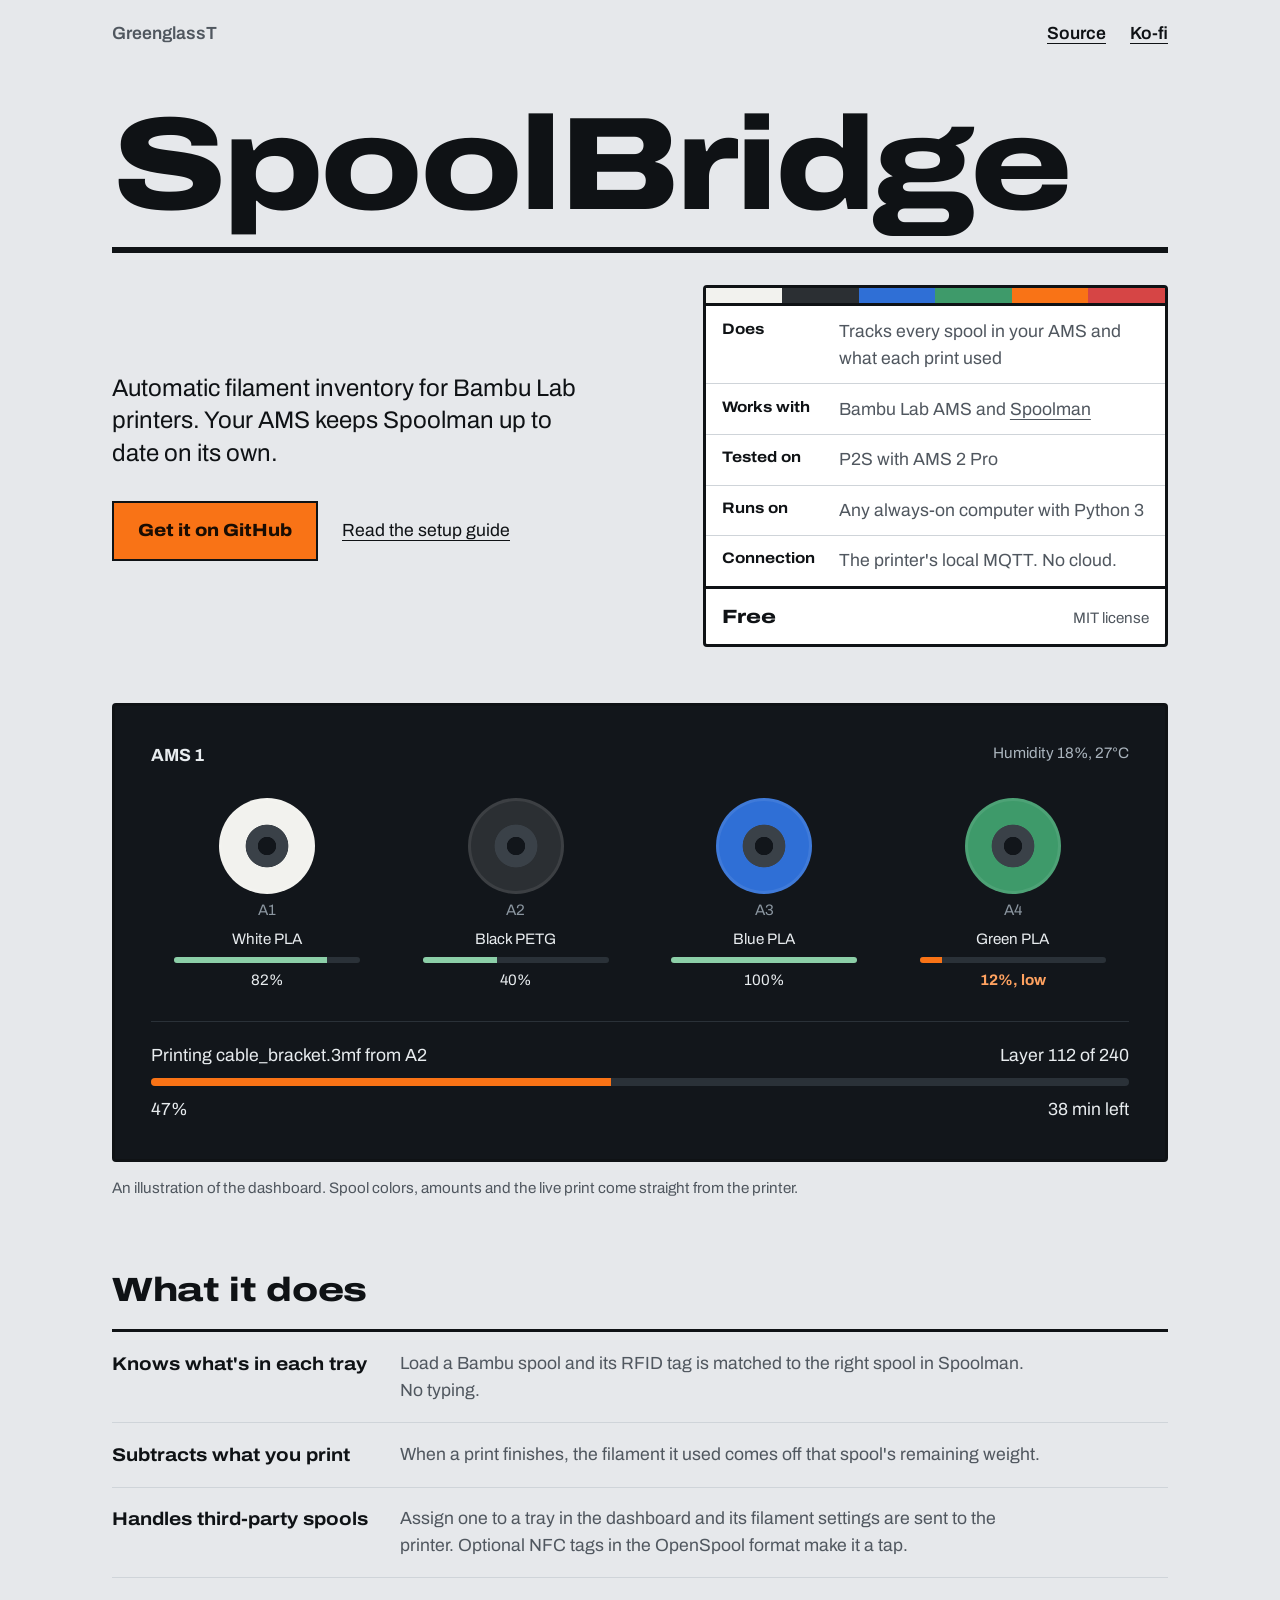
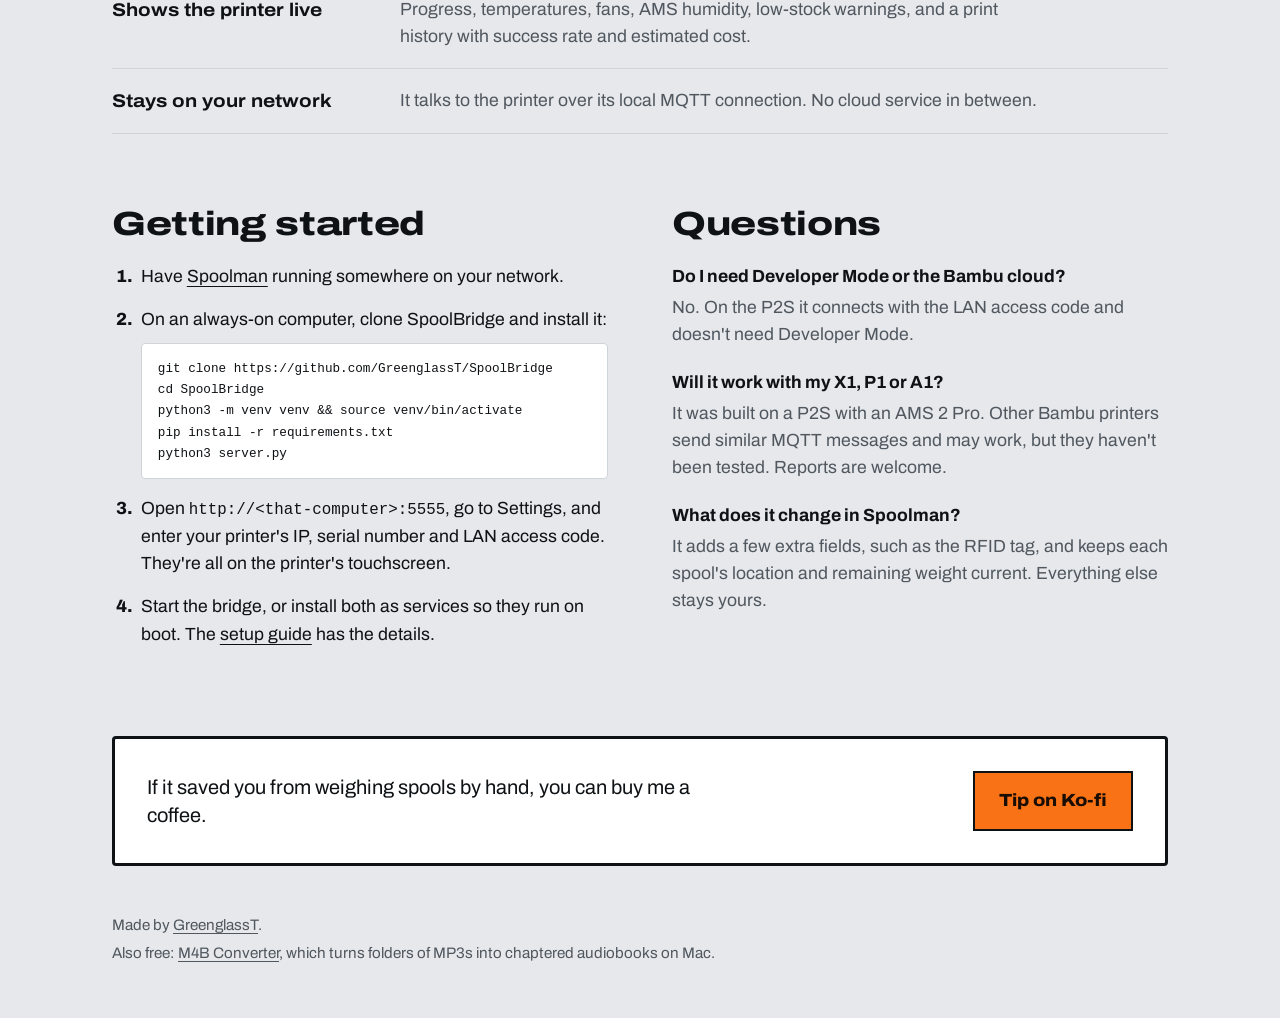
==== index.html @ 9c3e3530 "Website for getspoolbridge.com Co-Authored-By: Claude Opus 5.5 <noreply@anthropic.com> Claude-Sessio" ====
<!doctype html>
<html lang="en">
<head>
  <meta charset="utf-8">
  <meta name="viewport" content="width=device-width, initial-scale=1">
  <title>SpoolBridge: automatic filament inventory for Bambu Lab + Spoolman</title>
  <meta name="description" content="Free, self-hosted bridge between a Bambu Lab printer's AMS and Spoolman. Tracks which spool is in which tray, subtracts filament after every print, and runs entirely on your local network.">
  <meta property="og:title" content="SpoolBridge">
  <meta property="og:description" content="Your AMS keeps Spoolman up to date on its own. Free and self-hosted.">
  <meta property="og:image" content="icon.png">
  <meta property="og:type" content="website">
  <link rel="icon" href="favicon.png">
  <link rel="preconnect" href="https://fonts.googleapis.com">
  <link rel="preconnect" href="https://fonts.gstatic.com" crossorigin>
  <link href="https://fonts.googleapis.com/css2?family=Archivo:wdth,wght@62..125,400..800&display=swap" rel="stylesheet">
  <link rel="stylesheet" href="style.css">
</head>
<body>
  <div class="wrap">
    <header class="bar">
      <a class="by" href="https://github.com/GreenglassT">GreenglassT</a>
      <nav>
        <a href="https://github.com/GreenglassT/SpoolBridge">Source</a>
        <a href="https://ko-fi.com/greenglasst">Ko-fi</a>
      </nav>
    </header>

    <main>
      <h1>SpoolBridge</h1>
      <div class="front">
        <div>
          <p class="lede">Automatic filament inventory for Bambu Lab printers. Your AMS keeps Spoolman up to date on its own.</p>
          <div class="actions">
            <a class="button" href="https://github.com/GreenglassT/SpoolBridge">Get it on GitHub</a>
            <a href="https://github.com/GreenglassT/SpoolBridge#setup">Read the setup guide</a>
          </div>
        </div>

        <div class="label">
          <div class="swatches" aria-hidden="true"><i></i><i></i><i></i><i></i><i></i><i></i></div>
          <dl>
            <dt>Does</dt><dd>Tracks every spool in your AMS and what each print used</dd>
            <dt>Works with</dt><dd>Bambu Lab AMS and <a href="https://github.com/Donkie/Spoolman">Spoolman</a></dd>
            <dt>Tested on</dt><dd>P2S with AMS 2 Pro</dd>
            <dt>Runs on</dt><dd>Any always-on computer with Python 3</dd>
            <dt>Connection</dt><dd>The printer's local MQTT. No cloud.</dd>
          </dl>
          <div class="weight">Free <span>MIT license</span></div>
        </div>
      </div>

      <div class="ams" role="img" aria-label="Illustration of the dashboard: four AMS trays with their spool colors and amount left, one flagged low, and a print at 47 percent.">
        <div class="ams-head">
          <strong>AMS 1</strong>
          <span>Humidity 18%, 27°C</span>
        </div>
        <div class="trays">
          <div class="tray"><div class="spool" style="--c:#f2f2ee"></div><span class="slot">A1</span><span>White PLA</span><span class="left"><i style="--p:82%"></i></span><span class="pct">82%</span></div>
          <div class="tray"><div class="spool" style="--c:#2b2f33"></div><span class="slot">A2</span><span>Black PETG</span><span class="left"><i style="--p:40%"></i></span><span class="pct">40%</span></div>
          <div class="tray"><div class="spool" style="--c:#2f6fd6"></div><span class="slot">A3</span><span>Blue PLA</span><span class="left"><i style="--p:100%"></i></span><span class="pct">100%</span></div>
          <div class="tray low"><div class="spool" style="--c:#3e9a6a"></div><span class="slot">A4</span><span>Green PLA</span><span class="left"><i style="--p:12%"></i></span><span class="pct">12%, low</span></div>
        </div>
        <div class="job">
          <div class="line"><span>Printing cable_bracket.3mf from A2</span><span>Layer 112 of 240</span></div>
          <div class="bar-track"><i></i></div>
          <div class="line"><span>47%</span><span>38 min left</span></div>
        </div>
      </div>
      <p class="ams-caption">An illustration of the dashboard. Spool colors, amounts and the live print come straight from the printer.</p>

      <section aria-labelledby="does">
        <h2 id="does">What it does</h2>
        <dl class="spec">
          <div><dt>Knows what's in each tray</dt><dd>Load a Bambu spool and its RFID tag is matched to the right spool in Spoolman. No typing.</dd></div>
          <div><dt>Subtracts what you print</dt><dd>When a print finishes, the filament it used comes off that spool's remaining weight.</dd></div>
          <div><dt>Handles third-party spools</dt><dd>Assign one to a tray in the dashboard and its filament settings are sent to the printer. Optional NFC tags in the OpenSpool format make it a tap.</dd></div>
          <div><dt>Shows the printer live</dt><dd>Progress, temperatures, fans, AMS humidity, low-stock warnings, and a print history with success rate and estimated cost.</dd></div>
          <div><dt>Stays on your network</dt><dd>It talks to the printer over its local MQTT connection. No cloud service in between.</dd></div>
        </dl>
      </section>

      <div class="after">
        <section aria-labelledby="start">
          <h2 id="start">Getting started</h2>
          <ol class="steps">
            <li>Have <a href="https://github.com/Donkie/Spoolman">Spoolman</a> running somewhere on your network.</li>
            <li>On an always-on computer, clone SpoolBridge and install it:
              <pre><code>git clone https://github.com/GreenglassT/SpoolBridge
cd SpoolBridge
python3 -m venv venv &amp;&amp; source venv/bin/activate
pip install -r requirements.txt
python3 server.py</code></pre>
            </li>
            <li>Open <code>http://&lt;that-computer&gt;:5555</code>, go to Settings, and enter your printer's IP, serial number and LAN access code. They're all on the printer's touchscreen.</li>
            <li>Start the bridge, or install both as services so they run on boot. The <a href="https://github.com/GreenglassT/SpoolBridge#4-install-as-system-services">setup guide</a> has the details.</li>
          </ol>
        </section>
        <section aria-labelledby="questions">
          <h2 id="questions">Questions</h2>
          <dl class="faq">
            <dt>Do I need Developer Mode or the Bambu cloud?</dt>
            <dd>No. On the P2S it connects with the LAN access code and doesn't need Developer Mode.</dd>
            <dt>Will it work with my X1, P1 or A1?</dt>
            <dd>It was built on a P2S with an AMS 2 Pro. Other Bambu printers send similar MQTT messages and may work, but they haven't been tested. Reports are welcome.</dd>
            <dt>What does it change in Spoolman?</dt>
            <dd>It adds a few extra fields, such as the RFID tag, and keeps each spool's location and remaining weight current. Everything else stays yours.</dd>
          </dl>
        </section>
      </div>

      <div class="tip">
        <p>If it saved you from weighing spools by hand, you can buy me a coffee.</p>
        <a class="button" href="https://ko-fi.com/greenglasst">Tip on Ko-fi</a>
      </div>
    </main>

    <footer>
      <p>Made by <a href="https://github.com/GreenglassT">GreenglassT</a>.</p>
      <p>Also free: <a href="https://m4bapp.com">M4B Converter</a>, which turns folders of MP3s into chaptered audiobooks on Mac.</p>
    </footer>
  </div>
</body>
</html>
---- style.css ----
/* SpoolBridge: the page is a filament box. Wide packaging type, a spool label with
   the specs, the AMS drawn as it would appear on the side of the box. */

:root {
  --shelf: #e6e8eb;
  --label: #ffffff;
  --ink: #0f1215;
  --ink-soft: #50575f;
  --line: #0f1215;
  --hair: #cfd4d9;
  --orange: #f97316;
  --orange-ink: #1a0d03;
  --well: #eef0f2;
  color-scheme: light;
}
@media (prefers-color-scheme: dark) {
  :root:not([data-theme="light"]) {
    --shelf: #14171b;
    --label: #1d2126;
    --ink: #eef0f2;
    --ink-soft: #a7afb7;
    --line: #eef0f2;
    --hair: #343a41;
    --well: #262b31;
    color-scheme: dark;
  }
}

*, *::before, *::after { box-sizing: border-box; }
html { -webkit-text-size-adjust: 100%; }
body {
  margin: 0;
  background: var(--shelf);
  color: var(--ink);
  font-family: "Archivo", ui-sans-serif, system-ui, sans-serif;
  font-size: 1.1rem;
  line-height: 1.55;
}
img { max-width: 100%; }
a { color: inherit; text-decoration-thickness: 1px; text-underline-offset: 0.2em; }
a:hover { text-decoration-thickness: 2px; }
:focus-visible { outline: 3px solid var(--orange); outline-offset: 3px; }

.wrap { max-width: 70rem; margin: 0 auto; padding: 0 1rem; }
@media (min-width: 48rem) { .wrap { padding: 0 2rem; } }

.bar { display: flex; justify-content: space-between; align-items: center; padding: 1.25rem 0; font-weight: 600; }
.bar nav { display: flex; gap: 1.5rem; }
.bar .by { text-decoration: none; color: var(--ink-soft); }

/* Front of the box */
.front { display: grid; gap: 2.5rem; padding: 2rem 0 3.5rem; align-items: start; }
.front > * { min-width: 0; }
@media (min-width: 56rem) { .front { grid-template-columns: 1.15fr 1fr; gap: 3.5rem; align-items: center; } }

h1 {
  margin: 2.5rem 0 0;
  font-size: clamp(2.1rem, 10.5vw, 8.25rem);
  font-weight: 800;
  font-stretch: 125%;
  line-height: 0.88;
  letter-spacing: -0.025em;
  padding-bottom: 1.5rem;
  border-bottom: 6px solid var(--line);
}
.lede { margin: 0; font-size: clamp(1.2rem, 2.4vw, 1.5rem); line-height: 1.35; max-width: 30rem; }
.actions { display: flex; flex-wrap: wrap; gap: 0.75rem 1.5rem; align-items: center; margin-top: 2rem; }
.button {
  display: inline-block; padding: 0.9rem 1.5rem;
  background: var(--orange); color: var(--orange-ink);
  font-weight: 800; font-stretch: 112%; text-decoration: none;
  border: 2px solid var(--line);
}
.button:hover { filter: brightness(1.06); }

/* The spool label */
.label {
  background: var(--label);
  border: 3px solid var(--line);
  border-radius: 4px;
}
.label .swatches { display: grid; grid-template-columns: repeat(6, 1fr); height: 18px; border-bottom: 3px solid var(--line); }
.label .swatches i:nth-child(1) { background: #f2f2ee; }
.label .swatches i:nth-child(2) { background: #2b2f33; }
.label .swatches i:nth-child(3) { background: #2f6fd6; }
.label .swatches i:nth-child(4) { background: #3e9a6a; }
.label .swatches i:nth-child(5) { background: #f97316; }
.label .swatches i:nth-child(6) { background: #d64545; }
.label dl { margin: 0; display: grid; grid-template-columns: max-content 1fr; }
.label dt, .label dd { margin: 0; padding: 0.7rem 1rem; border-bottom: 1px solid var(--hair); }
.label dt { font-weight: 700; font-stretch: 112%; font-size: 0.95rem; padding-right: 0.5rem; }
.label dd { color: var(--ink-soft); }
.label dt:last-of-type, .label dd:last-of-type { border-bottom: 0; }
.label .weight { display: flex; justify-content: space-between; align-items: baseline; padding: 0.8rem 1rem; border-top: 3px solid var(--line); font-weight: 800; font-stretch: 125%; font-size: 1.2rem; }
.label .weight span { font-weight: 400; font-stretch: 100%; font-size: 0.95rem; color: var(--ink-soft); }

/* Side of the box: the AMS */
.ams {
  background: #12161b; color: #e8ecef;
  border: 3px solid var(--line);
  border-radius: 4px; padding: clamp(1.25rem, 3vw, 2.25rem);
}
.ams-head { display: flex; justify-content: space-between; flex-wrap: wrap; gap: 0.5rem 1.5rem; color: #aab4bd; font-size: 0.95rem; }
.ams-head strong { color: #e8ecef; font-size: 1.1rem; }
.trays { display: grid; grid-template-columns: repeat(2, 1fr); gap: 1.5rem 1rem; margin: 1.75rem 0; }
@media (min-width: 40rem) { .trays { grid-template-columns: repeat(4, 1fr); } }
.tray { display: grid; justify-items: center; text-align: center; gap: 0.35rem; font-size: 0.95rem; }
.spool {
  width: min(96px, 22vw); aspect-ratio: 1; border-radius: 50%;
  background: radial-gradient(circle, #12161b 0 13%, #3a4148 14% 31%, var(--c) 32% 100%);
  box-shadow: inset 0 0 0 3px rgba(255,255,255,0.08);
}
.tray .slot { color: #8b96a0; }
.tray .left { width: 80%; height: 6px; background: #2a3138; border-radius: 99px; overflow: hidden; }
.tray .left i { display: block; height: 100%; width: var(--p); background: #8ccfa8; }
.tray.low .left i { background: #f97316; }
.tray.low .pct { color: #ffa260; font-weight: 700; }
.job { border-top: 1px solid #2a3138; padding-top: 1.25rem; display: grid; gap: 0.6rem; }
.job .line { display: flex; justify-content: space-between; flex-wrap: wrap; gap: 0.25rem 1rem; }
.job .bar-track { height: 8px; background: #2a3138; border-radius: 99px; overflow: hidden; }
.job .bar-track i { display: block; height: 100%; width: 47%; background: #f97316; }
.ams-caption { margin: 0.9rem 0 4.5rem; font-size: 0.95rem; color: var(--ink-soft); }

/* Spec sheet of features */
h2 { font-size: clamp(1.6rem, 3.2vw, 2.1rem); font-weight: 800; font-stretch: 125%; letter-spacing: -0.01em; line-height: 1.1; margin: 0 0 1.25rem; }
.spec { margin: 0 0 4.5rem; border-top: 3px solid var(--line); }
.spec div { display: grid; gap: 0.25rem 2rem; padding: 1.1rem 0; border-bottom: 1px solid var(--hair); }
@media (min-width: 48rem) { .spec div { grid-template-columns: 16rem 1fr; } }
.spec dt { font-weight: 700; font-stretch: 112%; font-size: 1.15rem; }
.spec dd { margin: 0; color: var(--ink-soft); max-width: 40rem; }

.after { display: grid; gap: 3rem; margin-bottom: 4.5rem; }
.after > * { min-width: 0; }
@media (min-width: 56rem) { .after { grid-template-columns: 1fr 1fr; gap: 4rem; } }
.steps { margin: 0; padding-left: 1.5rem; }
.steps li { margin-bottom: 1rem; padding-left: 0.3rem; }
.steps li::marker { font-weight: 800; }
pre { background: var(--label); border: 1px solid var(--hair); border-radius: 4px; padding: 0.9rem 1rem; margin: 0.6rem 0 0; overflow-x: auto; font-size: 0.88rem; line-height: 1.5; }
code { font-family: ui-monospace, "SF Mono", Menlo, monospace; font-size: 0.9em; }
p code { background: var(--well); padding: 0.1em 0.35em; border-radius: 3px; overflow-wrap: anywhere; }
.faq dt { font-weight: 700; margin-top: 1.25rem; }
.faq dt:first-child { margin-top: 0; }
.faq dd { margin: 0.25rem 0 0; color: var(--ink-soft); }

/* Bottom flap */
.tip { display: grid; gap: 1.25rem; align-items: center; padding: 2rem; margin-bottom: 3rem; background: var(--label); border: 3px solid var(--line); border-radius: 4px; }
@media (min-width: 48rem) { .tip { grid-template-columns: 1fr auto; } }
.tip p { margin: 0; font-size: 1.25rem; line-height: 1.4; max-width: 34rem; }
footer { padding: 0 0 3rem; font-size: 0.95rem; color: var(--ink-soft); }
footer p { margin: 0.3rem 0; }
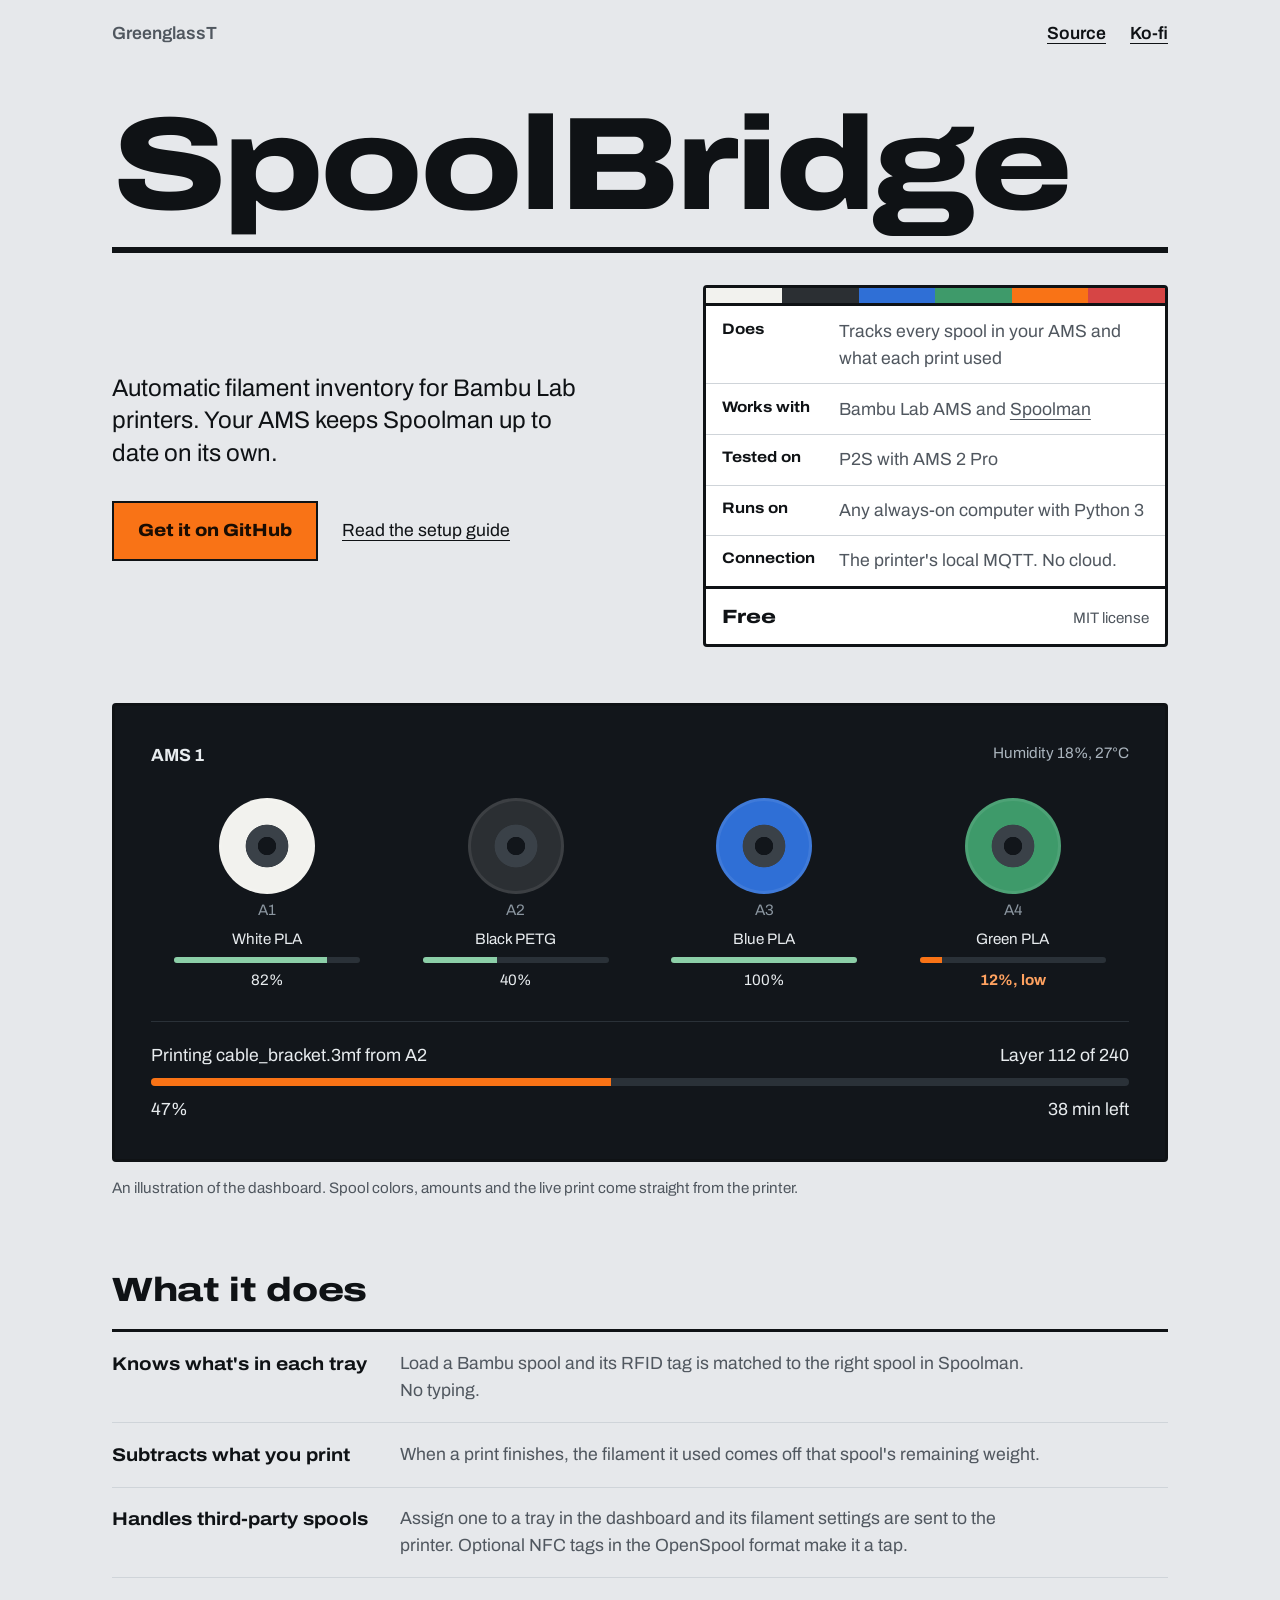
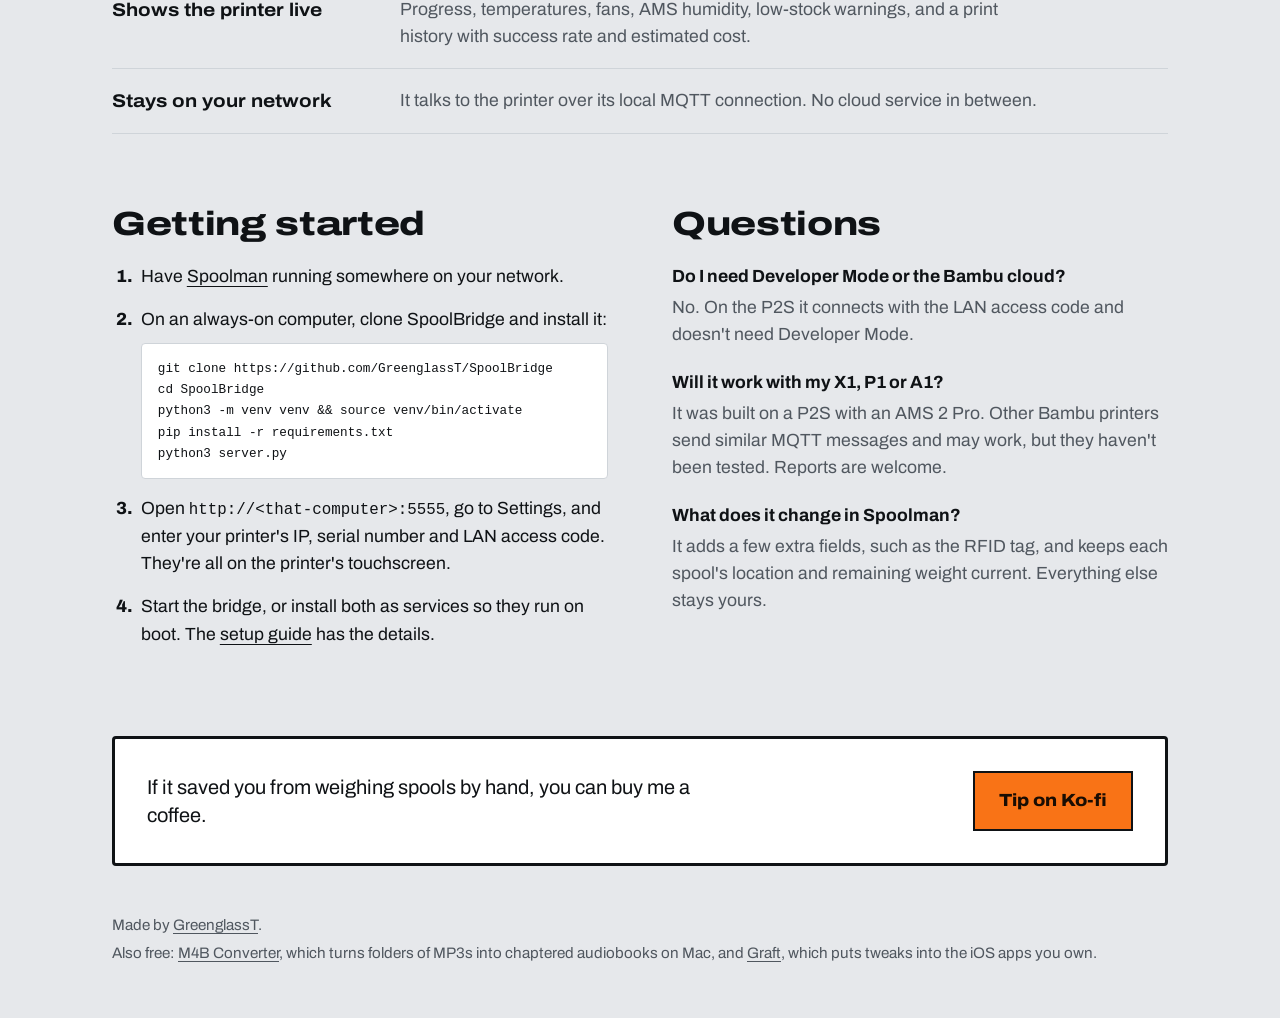
==== commit 72ebb014: "Footer: link Graft Co-Authored-By: Claude Opus 5.5 <noreply@anthropic.com> Claude-Session: https://c" ====
--- a/index.html
+++ b/index.html
@@ -116,7 +116,7 @@
 
     <footer>
       <p>Made by <a href="https://github.com/GreenglassT">GreenglassT</a>.</p>
-      <p>Also free: <a href="https://m4bapp.com">M4B Converter</a>, which turns folders of MP3s into chaptered audiobooks on Mac.</p>
+      <p>Also free: <a href="https://m4bapp.com">M4B Converter</a>, which turns folders of MP3s into chaptered audiobooks on Mac, and <a href="https://graftipa.com">Graft</a>, which puts tweaks into the iOS apps you own.</p>
     </footer>
   </div>
 </body>
